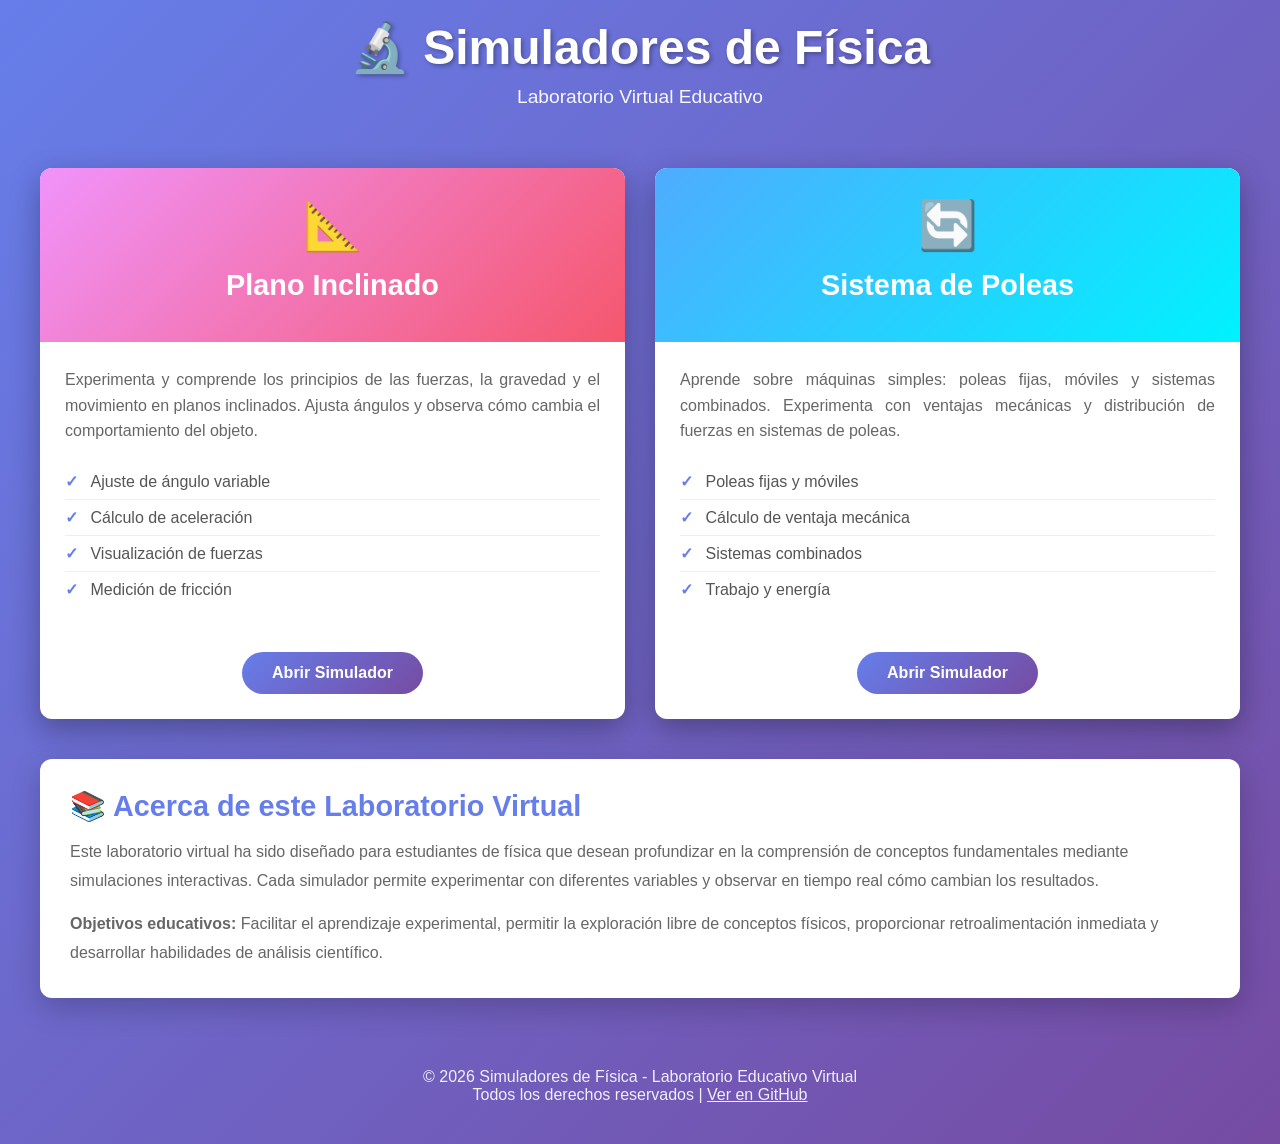
==== index.html @ 3c33b580 "Agregar index principal para alojar simuladores de física" ====
<!DOCTYPE html>
<html lang="es">
<head>
    <meta charset="UTF-8">
    <meta name="viewport" content="width=device-width, initial-scale=1.0">
    <title>Simuladores de Física - Laboratorio Virtual</title>
    <style>
        * {
            margin: 0;
            padding: 0;
            box-sizing: border-box;
        }

        body {
            font-family: 'Segoe UI', Tahoma, Geneva, Verdana, sans-serif;
            background: linear-gradient(135deg, #667eea 0%, #764ba2 100%);
            min-height: 100vh;
            padding: 20px;
            color: #333;
        }

        .container {
            max-width: 1200px;
            margin: 0 auto;
        }

        header {
            text-align: center;
            color: white;
            margin-bottom: 60px;
            animation: fadeIn 0.8s ease-in;
        }

        header h1 {
            font-size: 3em;
            margin-bottom: 10px;
            text-shadow: 2px 2px 4px rgba(0, 0, 0, 0.3);
        }

        header p {
            font-size: 1.2em;
            opacity: 0.95;
        }

        .simulators-grid {
            display: grid;
            grid-template-columns: repeat(auto-fit, minmax(350px, 1fr));
            gap: 30px;
            margin-bottom: 40px;
        }

        .simulator-card {
            background: white;
            border-radius: 12px;
            overflow: hidden;
            box-shadow: 0 10px 30px rgba(0, 0, 0, 0.3);
            transition: transform 0.3s ease, box-shadow 0.3s ease;
            cursor: pointer;
        }

        .simulator-card:hover {
            transform: translateY(-10px);
            box-shadow: 0 15px 40px rgba(0, 0, 0, 0.4);
        }

        .card-header {
            background: linear-gradient(135deg, #667eea 0%, #764ba2 100%);
            color: white;
            padding: 30px 20px;
            text-align: center;
        }

        .card-header h2 {
            font-size: 1.8em;
            margin-bottom: 10px;
        }

        .card-header .icon {
            font-size: 3em;
            margin-bottom: 15px;
        }

        .card-body {
            padding: 25px;
        }

        .card-body p {
            color: #666;
            line-height: 1.6;
            margin-bottom: 20px;
            text-align: justify;
        }

        .features {
            list-style: none;
            margin: 20px 0;
            padding-left: 0;
        }

        .features li {
            padding: 8px 0;
            color: #555;
            border-bottom: 1px solid #eee;
        }

        .features li:before {
            content: "✓ ";
            color: #667eea;
            font-weight: bold;
            margin-right: 8px;
        }

        .features li:last-child {
            border-bottom: none;
        }

        .btn {
            display: inline-block;
            background: linear-gradient(135deg, #667eea 0%, #764ba2 100%);
            color: white;
            padding: 12px 30px;
            border-radius: 25px;
            text-decoration: none;
            font-weight: bold;
            transition: opacity 0.3s ease;
            border: none;
            cursor: pointer;
            font-size: 1em;
        }

        .btn:hover {
            opacity: 0.9;
            transform: scale(1.05);
        }

        .card-footer {
            text-align: center;
            padding-bottom: 25px;
        }

        .info-section {
            background: white;
            border-radius: 12px;
            padding: 30px;
            margin-top: 40px;
            box-shadow: 0 10px 30px rgba(0, 0, 0, 0.2);
            color: #333;
        }

        .info-section h2 {
            color: #667eea;
            margin-bottom: 15px;
            font-size: 1.8em;
        }

        .info-section p {
            line-height: 1.8;
            color: #666;
        }

        footer {
            text-align: center;
            color: white;
            margin-top: 50px;
            padding: 20px;
            opacity: 0.9;
        }

        @keyframes fadeIn {
            from {
                opacity: 0;
                transform: translateY(-20px);
            }
            to {
                opacity: 1;
                transform: translateY(0);
            }
        }

        .card-header-simulator1 {
            background: linear-gradient(135deg, #f093fb 0%, #f5576c 100%);
        }

        .card-header-simulator2 {
            background: linear-gradient(135deg, #4facfe 0%, #00f2fe 100%);
        }

        @media (max-width: 768px) {
            header h1 {
                font-size: 2em;
            }

            .simulators-grid {
                grid-template-columns: 1fr;
            }

            .card-header h2 {
                font-size: 1.5em;
            }
        }
    </style>
</head>
<body>
    <div class="container">
        <header>
            <h1>🔬 Simuladores de Física</h1>
            <p>Laboratorio Virtual Educativo</p>
        </header>

        <div class="simulators-grid">
            <!-- Simulador 1: Plano Inclinado -->
            <div class="simulator-card">
                <div class="card-header card-header-simulator1">
                    <div class="icon">📐</div>
                    <h2>Plano Inclinado</h2>
                </div>
                <div class="card-body">
                    <p>Experimenta y comprende los principios de las fuerzas, la gravedad y el movimiento en planos inclinados. Ajusta ángulos y observa cómo cambia el comportamiento del objeto.</p>
                    <ul class="features">
                        <li>Ajuste de ángulo variable</li>
                        <li>Cálculo de aceleración</li>
                        <li>Visualización de fuerzas</li>
                        <li>Medición de fricción</li>
                    </ul>
                </div>
                <div class="card-footer">
                    <a href="simulador1.html" class="btn">Abrir Simulador</a>
                </div>
            </div>

            <!-- Simulador 2: Sistema de Poleas -->
            <div class="simulator-card">
                <div class="card-header card-header-simulator2">
                    <div class="icon">🔄</div>
                    <h2>Sistema de Poleas</h2>
                </div>
                <div class="card-body">
                    <p>Aprende sobre máquinas simples: poleas fijas, móviles y sistemas combinados. Experimenta con ventajas mecánicas y distribución de fuerzas en sistemas de poleas.</p>
                    <ul class="features">
                        <li>Poleas fijas y móviles</li>
                        <li>Cálculo de ventaja mecánica</li>
                        <li>Sistemas combinados</li>
                        <li>Trabajo y energía</li>
                    </ul>
                </div>
                <div class="card-footer">
                    <a href="simulador2.html" class="btn">Abrir Simulador</a>
                </div>
            </div>
        </div>

        <!-- Sección de Información -->
        <div class="info-section">
            <h2>📚 Acerca de este Laboratorio Virtual</h2>
            <p>
                Este laboratorio virtual ha sido diseñado para estudiantes de física que desean profundizar en la comprensión de conceptos fundamentales mediante simulaciones interactivas. Cada simulador permite experimentar con diferentes variables y observar en tiempo real cómo cambian los resultados.
            </p>
            <p style="margin-top: 15px;">
                <strong>Objetivos educativos:</strong> Facilitar el aprendizaje experimental, permitir la exploración libre de conceptos físicos, proporcionar retroalimentación inmediata y desarrollar habilidades de análisis científico.
            </p>
        </div>

        <footer>
            <p>&copy; 2026 Simuladores de Física - Laboratorio Educativo Virtual</p>
            <p>Todos los derechos reservados | <a href="https://github.com/budyroberth-glitch/Simuladores-deF-sica" style="color: white; text-decoration: underline;">Ver en GitHub</a></p>
        </footer>
    </div>
</body>
</html>
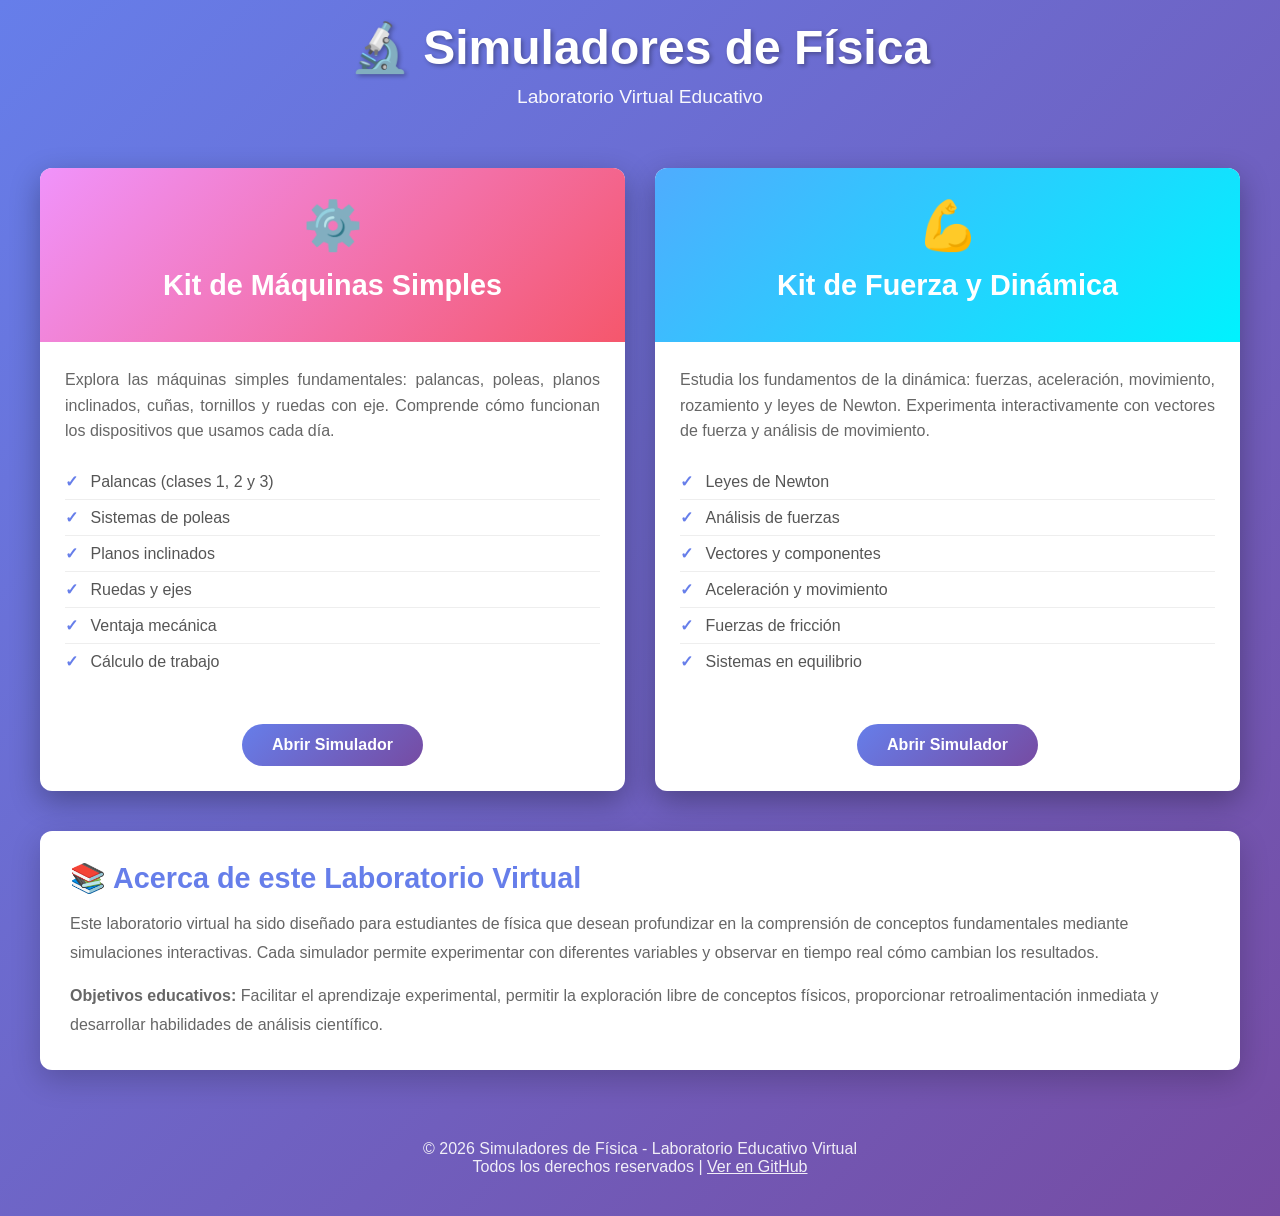
==== commit fe7dc12d: "Actualizar index con descripción correcta de los simuladores: Kit de Máquinas Simples y Kit de Fuerz" ====
--- a/index.html
+++ b/index.html
@@ -208,19 +208,21 @@
         </header>
 
         <div class="simulators-grid">
-            <!-- Simulador 1: Plano Inclinado -->
+            <!-- Simulador 1: Kit de Máquinas Simples -->
             <div class="simulator-card">
                 <div class="card-header card-header-simulator1">
-                    <div class="icon">📐</div>
-                    <h2>Plano Inclinado</h2>
+                    <div class="icon">⚙️</div>
+                    <h2>Kit de Máquinas Simples</h2>
                 </div>
                 <div class="card-body">
-                    <p>Experimenta y comprende los principios de las fuerzas, la gravedad y el movimiento en planos inclinados. Ajusta ángulos y observa cómo cambia el comportamiento del objeto.</p>
+                    <p>Explora las máquinas simples fundamentales: palancas, poleas, planos inclinados, cuñas, tornillos y ruedas con eje. Comprende cómo funcionan los dispositivos que usamos cada día.</p>
                     <ul class="features">
-                        <li>Ajuste de ángulo variable</li>
-                        <li>Cálculo de aceleración</li>
-                        <li>Visualización de fuerzas</li>
-                        <li>Medición de fricción</li>
+                        <li>Palancas (clases 1, 2 y 3)</li>
+                        <li>Sistemas de poleas</li>
+                        <li>Planos inclinados</li>
+                        <li>Ruedas y ejes</li>
+                        <li>Ventaja mecánica</li>
+                        <li>Cálculo de trabajo</li>
                     </ul>
                 </div>
                 <div class="card-footer">
@@ -228,19 +230,21 @@
                 </div>
             </div>
 
-            <!-- Simulador 2: Sistema de Poleas -->
+            <!-- Simulador 2: Kit de Fuerza y Dinámica -->
             <div class="simulator-card">
                 <div class="card-header card-header-simulator2">
-                    <div class="icon">🔄</div>
-                    <h2>Sistema de Poleas</h2>
+                    <div class="icon">💪</div>
+                    <h2>Kit de Fuerza y Dinámica</h2>
                 </div>
                 <div class="card-body">
-                    <p>Aprende sobre máquinas simples: poleas fijas, móviles y sistemas combinados. Experimenta con ventajas mecánicas y distribución de fuerzas en sistemas de poleas.</p>
+                    <p>Estudia los fundamentos de la dinámica: fuerzas, aceleración, movimiento, rozamiento y leyes de Newton. Experimenta interactivamente con vectores de fuerza y análisis de movimiento.</p>
                     <ul class="features">
-                        <li>Poleas fijas y móviles</li>
-                        <li>Cálculo de ventaja mecánica</li>
-                        <li>Sistemas combinados</li>
-                        <li>Trabajo y energía</li>
+                        <li>Leyes de Newton</li>
+                        <li>Análisis de fuerzas</li>
+                        <li>Vectores y componentes</li>
+                        <li>Aceleración y movimiento</li>
+                        <li>Fuerzas de fricción</li>
+                        <li>Sistemas en equilibrio</li>
                     </ul>
                 </div>
                 <div class="card-footer">
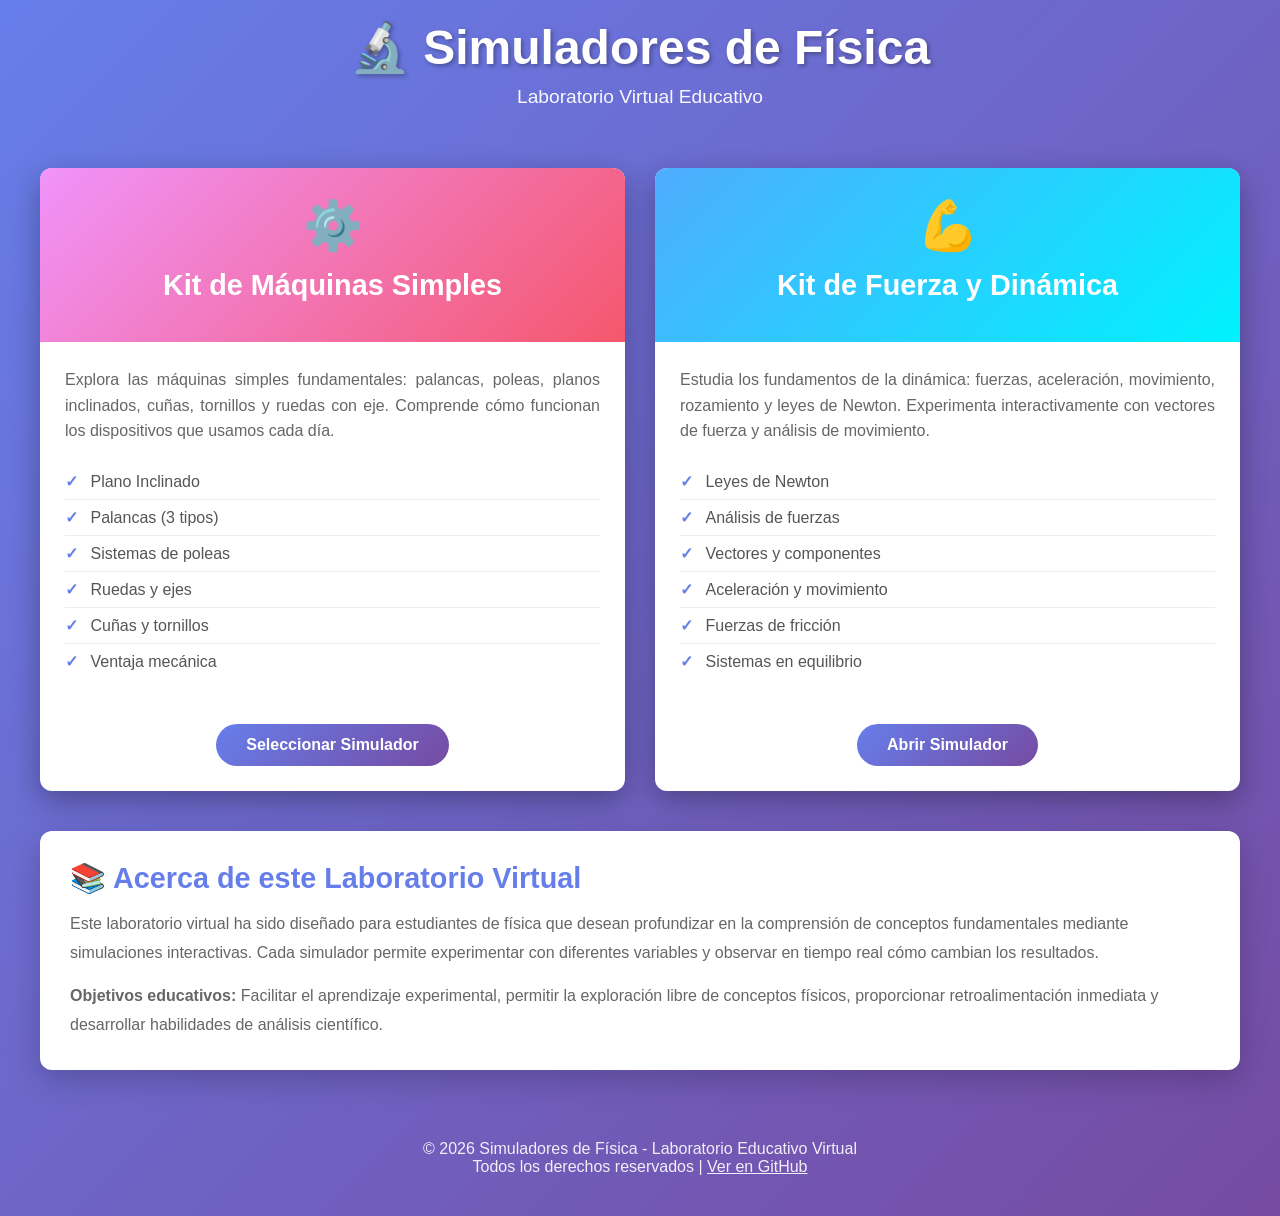
==== commit 1dfe4a04: "Actualizar index para enlazar a la página de máquinas simples" ====
--- a/index.html
+++ b/index.html
@@ -208,7 +208,7 @@
         </header>
 
         <div class="simulators-grid">
-            <!-- Simulador 1: Kit de Máquinas Simples -->
+            <!-- Kit de Máquinas Simples -->
             <div class="simulator-card">
                 <div class="card-header card-header-simulator1">
                     <div class="icon">⚙️</div>
@@ -217,20 +217,20 @@
                 <div class="card-body">
                     <p>Explora las máquinas simples fundamentales: palancas, poleas, planos inclinados, cuñas, tornillos y ruedas con eje. Comprende cómo funcionan los dispositivos que usamos cada día.</p>
                     <ul class="features">
-                        <li>Palancas (clases 1, 2 y 3)</li>
+                        <li>Plano Inclinado</li>
+                        <li>Palancas (3 tipos)</li>
                         <li>Sistemas de poleas</li>
-                        <li>Planos inclinados</li>
                         <li>Ruedas y ejes</li>
+                        <li>Cuñas y tornillos</li>
                         <li>Ventaja mecánica</li>
-                        <li>Cálculo de trabajo</li>
                     </ul>
                 </div>
                 <div class="card-footer">
-                    <a href="simulador1.html" class="btn">Abrir Simulador</a>
+                    <a href="maquinas-simples.html" class="btn">Seleccionar Simulador</a>
                 </div>
             </div>
 
-            <!-- Simulador 2: Kit de Fuerza y Dinámica -->
+            <!-- Kit de Fuerza y Dinámica -->
             <div class="simulator-card">
                 <div class="card-header card-header-simulator2">
                     <div class="icon">💪</div>
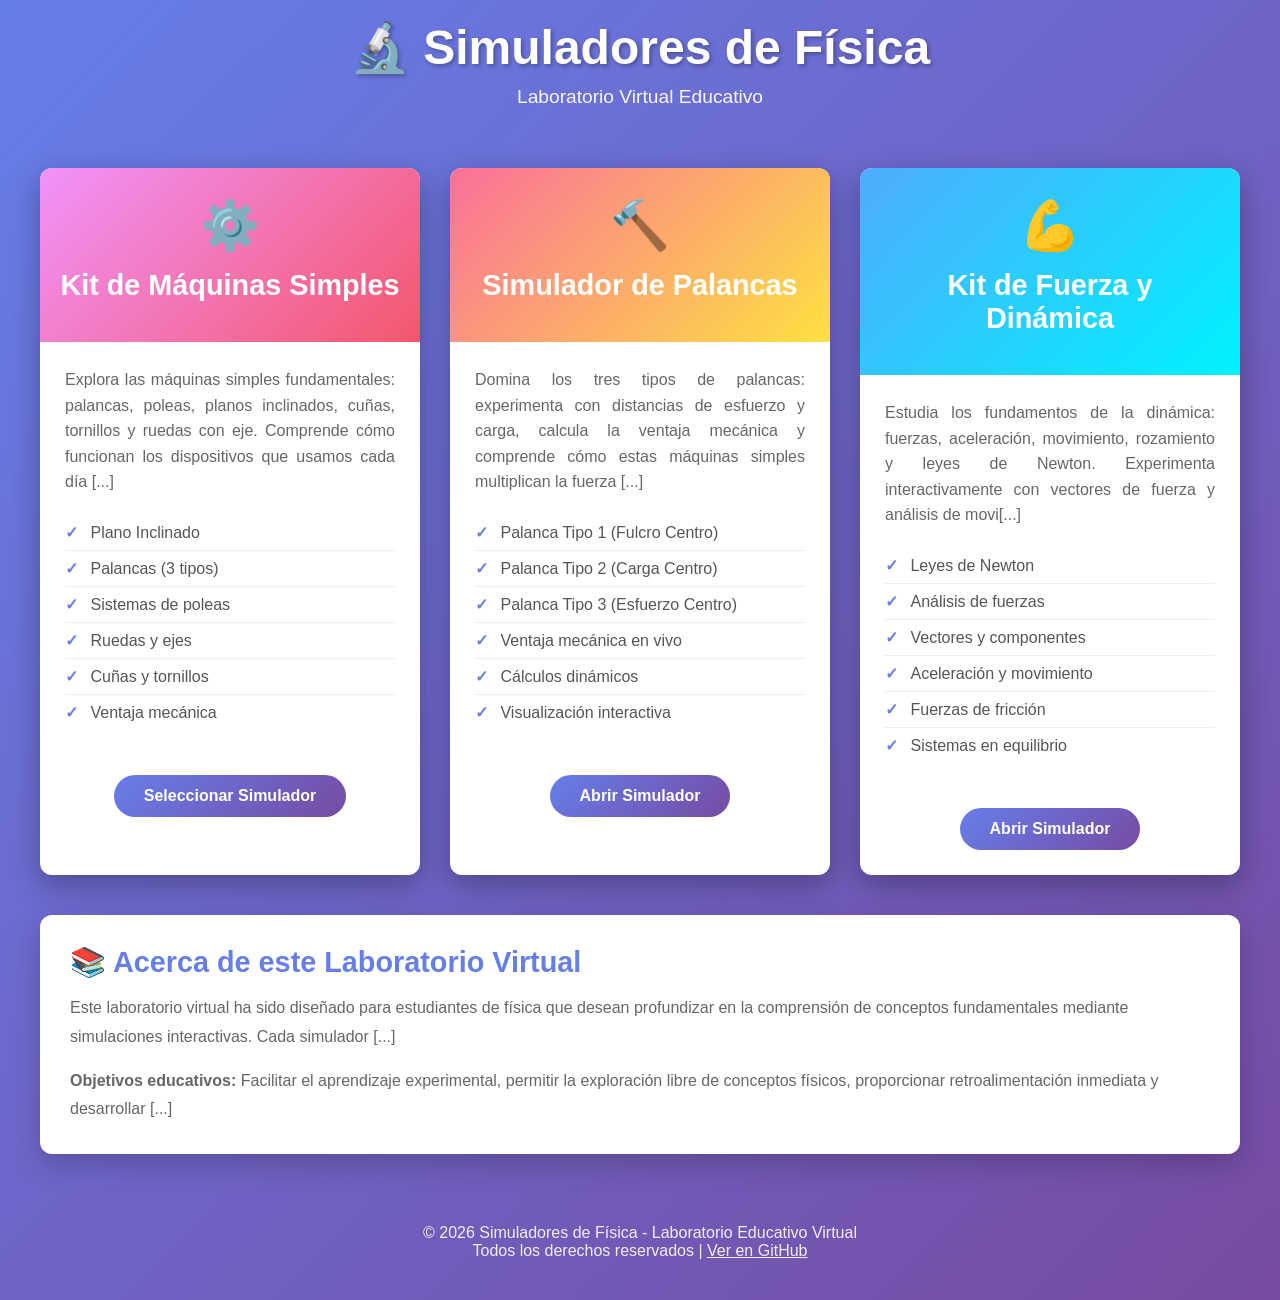
==== commit 4e1d1cec: "Actualizar index.html - Agregar tarjeta independiente del Simulador de Palancas" ====
--- a/index.html
+++ b/index.html
@@ -185,6 +185,10 @@
             background: linear-gradient(135deg, #4facfe 0%, #00f2fe 100%);
         }
 
+        .card-header-simulator3 {
+            background: linear-gradient(135deg, #fa709a 0%, #fee140 100%);
+        }
+
         @media (max-width: 768px) {
             header h1 {
                 font-size: 2em;
@@ -215,7 +219,7 @@
                     <h2>Kit de Máquinas Simples</h2>
                 </div>
                 <div class="card-body">
-                    <p>Explora las máquinas simples fundamentales: palancas, poleas, planos inclinados, cuñas, tornillos y ruedas con eje. Comprende cómo funcionan los dispositivos que usamos cada día.</p>
+                    <p>Explora las máquinas simples fundamentales: palancas, poleas, planos inclinados, cuñas, tornillos y ruedas con eje. Comprende cómo funcionan los dispositivos que usamos cada día [...]
                     <ul class="features">
                         <li>Plano Inclinado</li>
                         <li>Palancas (3 tipos)</li>
@@ -230,6 +234,28 @@
                 </div>
             </div>
 
+            <!-- Simulador de Palancas -->
+            <div class="simulator-card">
+                <div class="card-header card-header-simulator3">
+                    <div class="icon">🔨</div>
+                    <h2>Simulador de Palancas</h2>
+                </div>
+                <div class="card-body">
+                    <p>Domina los tres tipos de palancas: experimenta con distancias de esfuerzo y carga, calcula la ventaja mecánica y comprende cómo estas máquinas simples multiplican la fuerza [...]
+                    <ul class="features">
+                        <li>Palanca Tipo 1 (Fulcro Centro)</li>
+                        <li>Palanca Tipo 2 (Carga Centro)</li>
+                        <li>Palanca Tipo 3 (Esfuerzo Centro)</li>
+                        <li>Ventaja mecánica en vivo</li>
+                        <li>Cálculos dinámicos</li>
+                        <li>Visualización interactiva</li>
+                    </ul>
+                </div>
+                <div class="card-footer">
+                    <a href="simulador-palancas.html" class="btn">Abrir Simulador</a>
+                </div>
+            </div>
+
             <!-- Kit de Fuerza y Dinámica -->
             <div class="simulator-card">
                 <div class="card-header card-header-simulator2">
@@ -237,7 +263,7 @@
                     <h2>Kit de Fuerza y Dinámica</h2>
                 </div>
                 <div class="card-body">
-                    <p>Estudia los fundamentos de la dinámica: fuerzas, aceleración, movimiento, rozamiento y leyes de Newton. Experimenta interactivamente con vectores de fuerza y análisis de movimiento.</p>
+                    <p>Estudia los fundamentos de la dinámica: fuerzas, aceleración, movimiento, rozamiento y leyes de Newton. Experimenta interactivamente con vectores de fuerza y análisis de movi[...]
                     <ul class="features">
                         <li>Leyes de Newton</li>
                         <li>Análisis de fuerzas</li>
@@ -257,17 +283,17 @@
         <div class="info-section">
             <h2>📚 Acerca de este Laboratorio Virtual</h2>
             <p>
-                Este laboratorio virtual ha sido diseñado para estudiantes de física que desean profundizar en la comprensión de conceptos fundamentales mediante simulaciones interactivas. Cada simulador permite experimentar con diferentes variables y observar en tiempo real cómo cambian los resultados.
+                Este laboratorio virtual ha sido diseñado para estudiantes de física que desean profundizar en la comprensión de conceptos fundamentales mediante simulaciones interactivas. Cada simulador [...]
             </p>
             <p style="margin-top: 15px;">
-                <strong>Objetivos educativos:</strong> Facilitar el aprendizaje experimental, permitir la exploración libre de conceptos físicos, proporcionar retroalimentación inmediata y desarrollar habilidades de análisis científico.
+                <strong>Objetivos educativos:</strong> Facilitar el aprendizaje experimental, permitir la exploración libre de conceptos físicos, proporcionar retroalimentación inmediata y desarrollar [...]
             </p>
         </div>
 
         <footer>
             <p>&copy; 2026 Simuladores de Física - Laboratorio Educativo Virtual</p>
-            <p>Todos los derechos reservados | <a href="https://github.com/budyroberth-glitch/Simuladores-deF-sica" style="color: white; text-decoration: underline;">Ver en GitHub</a></p>
+            <p>Todos los derechos reservados | <a href="https://github.com/budyroberth-glitch/Simuladores-de-Fsica" style="color: white; text-decoration: underline;">Ver en GitHub</a></p>
         </footer>
     </div>
 </body>
-</html>+</html>
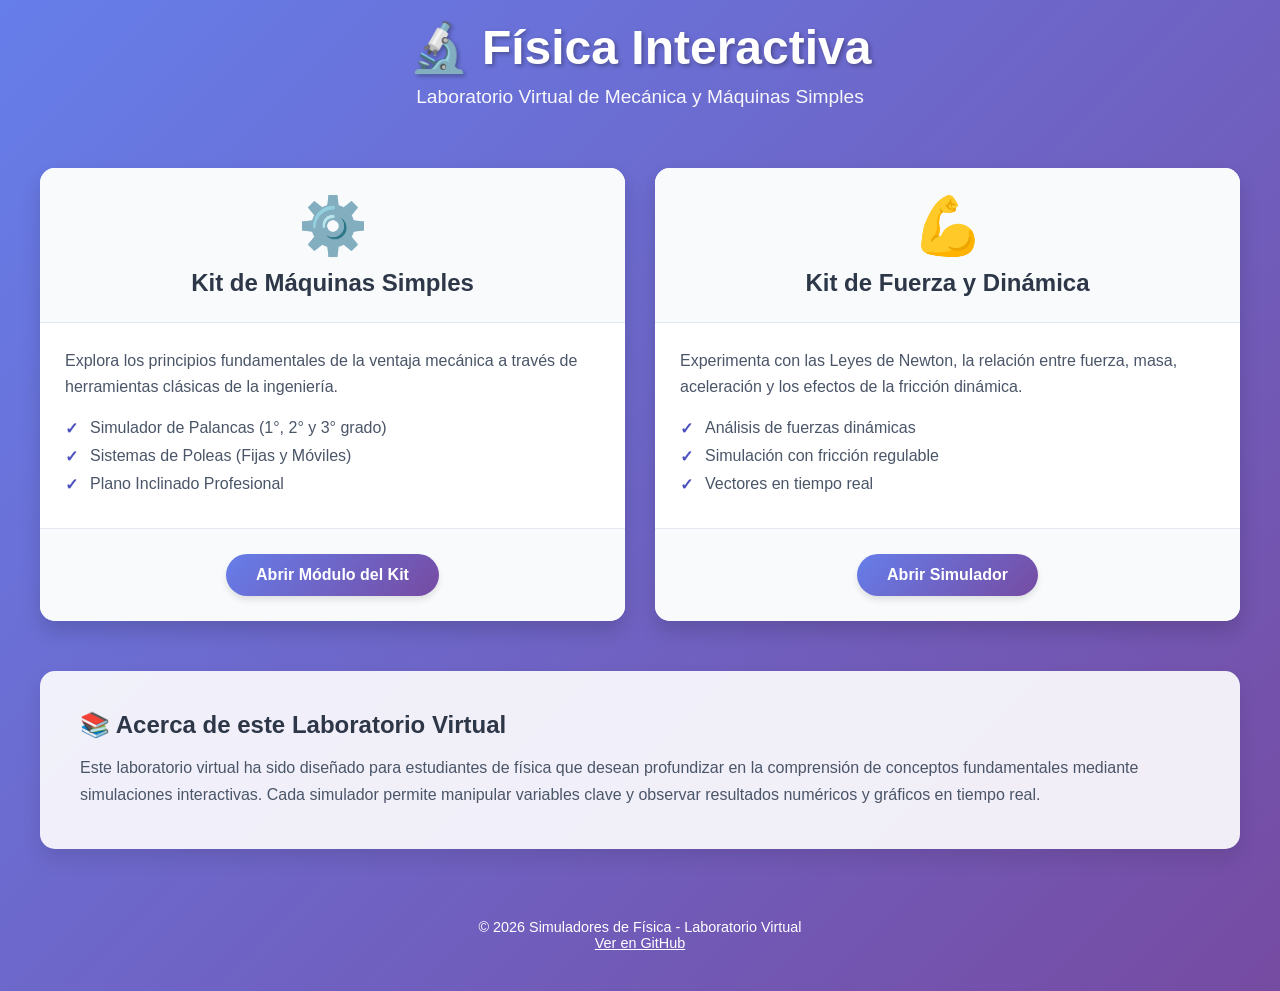
==== commit 679c56e8: "Add files via upload" ====
--- a/index.html
+++ b/index.html
@@ -5,12 +5,7 @@
     <meta name="viewport" content="width=device-width, initial-scale=1.0">
     <title>Simuladores de Física - Laboratorio Virtual</title>
     <style>
-        * {
-            margin: 0;
-            padding: 0;
-            box-sizing: border-box;
-        }
-
+        * { margin: 0; padding: 0; box-sizing: border-box; }
         body {
             font-family: 'Segoe UI', Tahoma, Geneva, Verdana, sans-serif;
             background: linear-gradient(135deg, #667eea 0%, #764ba2 100%);
@@ -18,282 +13,85 @@
             padding: 20px;
             color: #333;
         }
-
-        .container {
-            max-width: 1200px;
-            margin: 0 auto;
-        }
-
-        header {
-            text-align: center;
-            color: white;
-            margin-bottom: 60px;
-            animation: fadeIn 0.8s ease-in;
-        }
-
-        header h1 {
-            font-size: 3em;
-            margin-bottom: 10px;
-            text-shadow: 2px 2px 4px rgba(0, 0, 0, 0.3);
-        }
-
-        header p {
-            font-size: 1.2em;
-            opacity: 0.95;
-        }
-
-        .simulators-grid {
-            display: grid;
-            grid-template-columns: repeat(auto-fit, minmax(350px, 1fr));
-            gap: 30px;
-            margin-bottom: 40px;
-        }
-
-        .simulator-card {
-            background: white;
-            border-radius: 12px;
-            overflow: hidden;
-            box-shadow: 0 10px 30px rgba(0, 0, 0, 0.3);
-            transition: transform 0.3s ease, box-shadow 0.3s ease;
-            cursor: pointer;
-        }
-
-        .simulator-card:hover {
-            transform: translateY(-10px);
-            box-shadow: 0 15px 40px rgba(0, 0, 0, 0.4);
-        }
-
-        .card-header {
-            background: linear-gradient(135deg, #667eea 0%, #764ba2 100%);
-            color: white;
-            padding: 30px 20px;
-            text-align: center;
-        }
-
-        .card-header h2 {
-            font-size: 1.8em;
-            margin-bottom: 10px;
-        }
-
-        .card-header .icon {
-            font-size: 3em;
-            margin-bottom: 15px;
-        }
-
-        .card-body {
-            padding: 25px;
-        }
-
-        .card-body p {
-            color: #666;
-            line-height: 1.6;
-            margin-bottom: 20px;
-            text-align: justify;
-        }
-
-        .features {
-            list-style: none;
-            margin: 20px 0;
-            padding-left: 0;
-        }
-
-        .features li {
-            padding: 8px 0;
-            color: #555;
-            border-bottom: 1px solid #eee;
-        }
-
-        .features li:before {
-            content: "✓ ";
-            color: #667eea;
-            font-weight: bold;
-            margin-right: 8px;
-        }
-
-        .features li:last-child {
-            border-bottom: none;
-        }
-
-        .btn {
-            display: inline-block;
-            background: linear-gradient(135deg, #667eea 0%, #764ba2 100%);
-            color: white;
-            padding: 12px 30px;
-            border-radius: 25px;
-            text-decoration: none;
-            font-weight: bold;
-            transition: opacity 0.3s ease;
-            border: none;
-            cursor: pointer;
-            font-size: 1em;
-        }
-
-        .btn:hover {
-            opacity: 0.9;
-            transform: scale(1.05);
-        }
-
-        .card-footer {
-            text-align: center;
-            padding-bottom: 25px;
-        }
-
-        .info-section {
-            background: white;
-            border-radius: 12px;
-            padding: 30px;
-            margin-top: 40px;
-            box-shadow: 0 10px 30px rgba(0, 0, 0, 0.2);
-            color: #333;
-        }
-
-        .info-section h2 {
-            color: #667eea;
-            margin-bottom: 15px;
-            font-size: 1.8em;
-        }
-
-        .info-section p {
-            line-height: 1.8;
-            color: #666;
-        }
-
-        footer {
-            text-align: center;
-            color: white;
-            margin-top: 50px;
-            padding: 20px;
-            opacity: 0.9;
-        }
-
-        @keyframes fadeIn {
-            from {
-                opacity: 0;
-                transform: translateY(-20px);
-            }
-            to {
-                opacity: 1;
-                transform: translateY(0);
-            }
-        }
-
-        .card-header-simulator1 {
-            background: linear-gradient(135deg, #f093fb 0%, #f5576c 100%);
-        }
-
-        .card-header-simulator2 {
-            background: linear-gradient(135deg, #4facfe 0%, #00f2fe 100%);
-        }
-
-        .card-header-simulator3 {
-            background: linear-gradient(135deg, #fa709a 0%, #fee140 100%);
-        }
-
-        @media (max-width: 768px) {
-            header h1 {
-                font-size: 2em;
-            }
-
-            .simulators-grid {
-                grid-template-columns: 1fr;
-            }
-
-            .card-header h2 {
-                font-size: 1.5em;
-            }
-        }
+        .container { max-width: 1200px; margin: 0 auto; }
+        header { text-align: center; color: white; margin-bottom: 60px; animation: fadeIn 0.8s ease-in; }
+        header h1 { font-size: 3em; margin-bottom: 10px; text-shadow: 2px 2px 4px rgba(0, 0, 0, 0.3); }
+        header p { font-size: 1.2em; opacity: 0.95; }
+        .simulators-grid { display: grid; grid-template-columns: repeat(auto-fit, minmax(350px, 1fr)); gap: 30px; margin-bottom: 50px; }
+        .card { background: white; border-radius: 15px; overflow: hidden; box-shadow: 0 10px 20px rgba(0,0,0,0.15); transition: transform 0.3s, box-shadow 0.3s; display: flex; flex-direction: column; }
+        .card:hover { transform: translateY(-5px); box-shadow: 0 15px 30px rgba(0,0,0,0.25); }
+        .card-header { background: #f8fafc; padding: 25px; border-bottom: 1px solid #e2e8f0; text-align: center; }
+        .card-header .icon { font-size: 3.5em; margin-bottom: 10px; display: block; }
+        .card-header h2 { font-size: 1.5em; color: #2d3748; }
+        .card-body { padding: 25px; flex-grow: 1; }
+        .card-body p { color: #4a5568; line-height: 1.6; margin-bottom: 20px; }
+        .card-body ul { list-style-type: none; }
+        .card-body ul li { margin-bottom: 10px; position: relative; padding-left: 25px; color: #4a5568; }
+        .card-body ul li::before { content: "✓"; color: #4c51bf; font-weight: bold; position: absolute; left: 0; }
+        .card-footer { padding: 25px; background: #f8fafc; border-top: 1px solid #e2e8f0; text-align: center; }
+        .btn { display: inline-block; background: linear-gradient(135deg, #667eea 0%, #764ba2 100%); color: white; padding: 12px 30px; text-decoration: none; border-radius: 25px; font-weight: bold; box-shadow: 0 4px 6px rgba(0,0,0,0.1); transition: opacity 0.2s; }
+        .btn:hover { opacity: 0.9; }
+        .info-section { background: rgba(255, 255, 255, 0.9); padding: 40px; border-radius: 15px; margin-bottom: 50px; box-shadow: 0 10px 20px rgba(0,0,0,0.1); }
+        .info-section h2 { color: #2d3748; margin-bottom: 15px; }
+        .info-section p { color: #4a5568; line-height: 1.7; }
+        footer { text-align: center; color: white; padding: 20px 0; font-size: 0.9em; }
+        @keyframes fadeIn { from { opacity: 0; transform: translateY(20px); } to { opacity: 1; transform: translateY(0); } }
     </style>
 </head>
 <body>
     <div class="container">
         <header>
-            <h1>🔬 Simuladores de Física</h1>
-            <p>Laboratorio Virtual Educativo</p>
+            <h1>🔬 Física Interactiva</h1>
+            <p>Laboratorio Virtual de Mecánica y Máquinas Simples</p>
         </header>
 
         <div class="simulators-grid">
-            <!-- Kit de Máquinas Simples -->
-            <div class="simulator-card">
-                <div class="card-header card-header-simulator1">
-                    <div class="icon">⚙️</div>
+            <div class="card">
+                <div class="card-header">
+                    <span class="icon">⚙️</span>
                     <h2>Kit de Máquinas Simples</h2>
                 </div>
                 <div class="card-body">
-                    <p>Explora las máquinas simples fundamentales: palancas, poleas, planos inclinados, cuñas, tornillos y ruedas con eje. Comprende cómo funcionan los dispositivos que usamos cada día [...]
-                    <ul class="features">
-                        <li>Plano Inclinado</li>
-                        <li>Palancas (3 tipos)</li>
-                        <li>Sistemas de poleas</li>
-                        <li>Ruedas y ejes</li>
-                        <li>Cuñas y tornillos</li>
-                        <li>Ventaja mecánica</li>
+                    <p>Explora los principios fundamentales de la ventaja mecánica a través de herramientas clásicas de la ingeniería.</p>
+                    <ul>
+                        <li>Simulador de Palancas (1°, 2° y 3° grado)</li>
+                        <li>Sistemas de Poleas (Fijas y Móviles)</li>
+                        <li>Plano Inclinado Profesional</li>
                     </ul>
                 </div>
                 <div class="card-footer">
-                    <a href="maquinas-simples.html" class="btn">Seleccionar Simulador</a>
+                    <a href="maquinas-simples.html" class="btn">Abrir Módulo del Kit</a>
                 </div>
             </div>
 
-            <!-- Simulador de Palancas -->
-            <div class="simulator-card">
-                <div class="card-header card-header-simulator3">
-                    <div class="icon">🔨</div>
-                    <h2>Simulador de Palancas</h2>
+            <div class="card">
+                <div class="card-header">
+                    <span class="icon">💪</span>
+                    <h2>Kit de Fuerza y Dinámica</h2>
                 </div>
                 <div class="card-body">
-                    <p>Domina los tres tipos de palancas: experimenta con distancias de esfuerzo y carga, calcula la ventaja mecánica y comprende cómo estas máquinas simples multiplican la fuerza [...]
-                    <ul class="features">
-                        <li>Palanca Tipo 1 (Fulcro Centro)</li>
-                        <li>Palanca Tipo 2 (Carga Centro)</li>
-                        <li>Palanca Tipo 3 (Esfuerzo Centro)</li>
-                        <li>Ventaja mecánica en vivo</li>
-                        <li>Cálculos dinámicos</li>
-                        <li>Visualización interactiva</li>
+                    <p>Experimenta con las Leyes de Newton, la relación entre fuerza, masa, aceleración y los efectos de la fricción dinámica.</p>
+                    <ul>
+                        <li>Análisis de fuerzas dinámicas</li>
+                        <li>Simulación con fricción regulable</li>
+                        <li>Vectores en tiempo real</li>
                     </ul>
                 </div>
                 <div class="card-footer">
-                    <a href="simulador-palancas.html" class="btn">Abrir Simulador</a>
-                </div>
-            </div>
-
-            <!-- Kit de Fuerza y Dinámica -->
-            <div class="simulator-card">
-                <div class="card-header card-header-simulator2">
-                    <div class="icon">💪</div>
-                    <h2>Kit de Fuerza y Dinámica</h2>
-                </div>
-                <div class="card-body">
-                    <p>Estudia los fundamentos de la dinámica: fuerzas, aceleración, movimiento, rozamiento y leyes de Newton. Experimenta interactivamente con vectores de fuerza y análisis de movi[...]
-                    <ul class="features">
-                        <li>Leyes de Newton</li>
-                        <li>Análisis de fuerzas</li>
-                        <li>Vectores y componentes</li>
-                        <li>Aceleración y movimiento</li>
-                        <li>Fuerzas de fricción</li>
-                        <li>Sistemas en equilibrio</li>
-                    </ul>
-                </div>
-                <div class="card-footer">
-                    <a href="simulador2.html" class="btn">Abrir Simulador</a>
+                    <a href="#" class="btn" onclick="alert('Módulo de Dinámica en desarrollo')">Abrir Simulador</a>
                 </div>
             </div>
         </div>
 
-        <!-- Sección de Información -->
         <div class="info-section">
             <h2>📚 Acerca de este Laboratorio Virtual</h2>
-            <p>
-                Este laboratorio virtual ha sido diseñado para estudiantes de física que desean profundizar en la comprensión de conceptos fundamentales mediante simulaciones interactivas. Cada simulador [...]
-            </p>
-            <p style="margin-top: 15px;">
-                <strong>Objetivos educativos:</strong> Facilitar el aprendizaje experimental, permitir la exploración libre de conceptos físicos, proporcionar retroalimentación inmediata y desarrollar [...]
-            </p>
+            <p>Este laboratorio virtual ha sido diseñado para estudiantes de física que desean profundizar en la comprensión de conceptos fundamentales mediante simulaciones interactivas. Cada simulador permite manipular variables clave y observar resultados numéricos y gráficos en tiempo real.</p>
         </div>
 
         <footer>
-            <p>&copy; 2026 Simuladores de Física - Laboratorio Educativo Virtual</p>
-            <p>Todos los derechos reservados | <a href="https://github.com/budyroberth-glitch/Simuladores-de-Fsica" style="color: white; text-decoration: underline;">Ver en GitHub</a></p>
+            <p>&copy; 2026 Simuladores de Física - Laboratorio Virtual</p>
+            <p><a href="https://github.com/budyroberth-glitch/Simuladores-de-Fsica" style="color: white; text-decoration: underline;">Ver en GitHub</a></p>
         </footer>
     </div>
 </body>
-</html>
+</html>
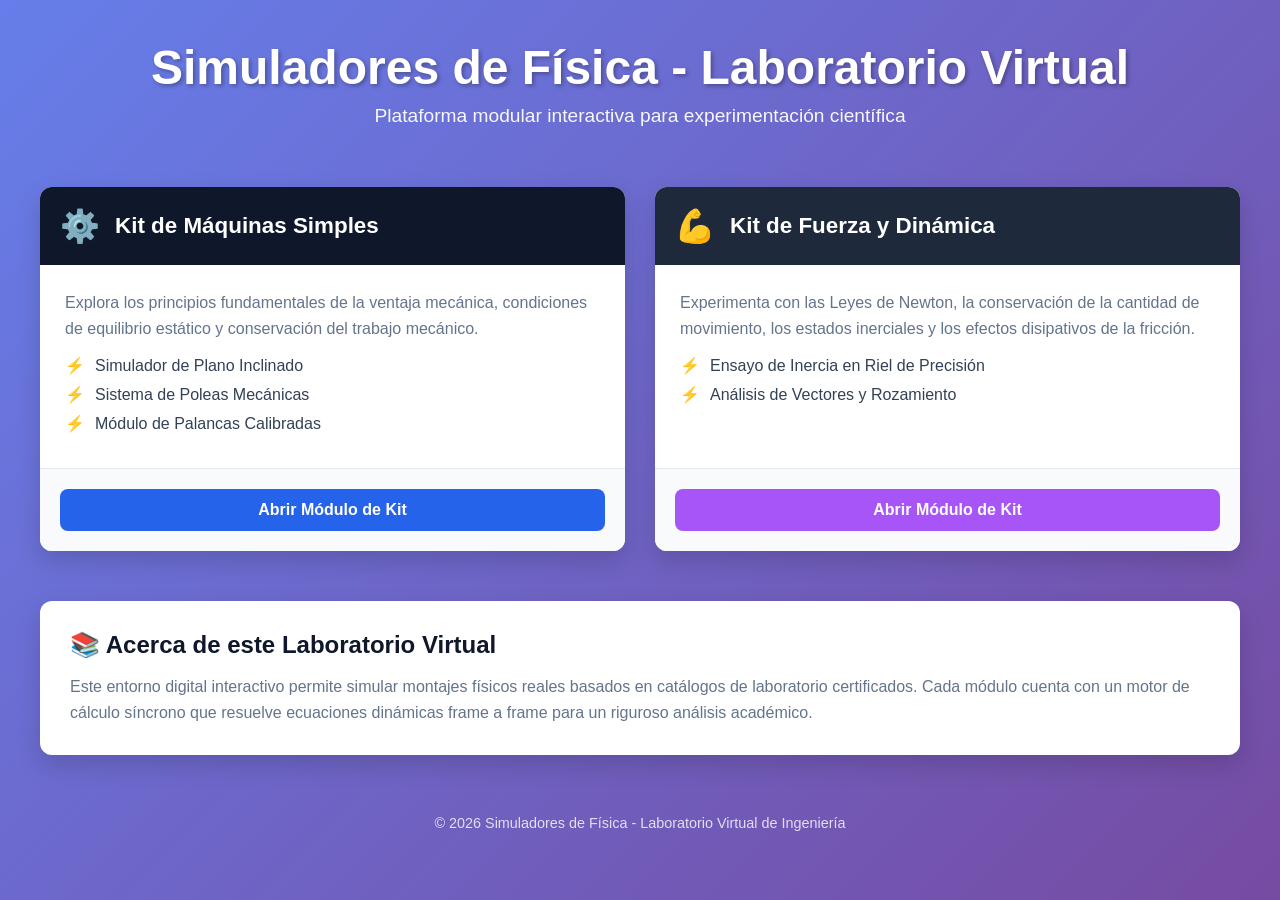
==== commit aa07ba9d: "Add files via upload" ====
--- a/index.html
+++ b/index.html
@@ -14,35 +14,53 @@
             color: #333;
         }
         .container { max-width: 1200px; margin: 0 auto; }
-        header { text-align: center; color: white; margin-bottom: 60px; animation: fadeIn 0.8s ease-in; }
+        header { text-align: center; color: white; margin-bottom: 60px; padding-top: 20px; }
         header h1 { font-size: 3em; margin-bottom: 10px; text-shadow: 2px 2px 4px rgba(0, 0, 0, 0.3); }
         header p { font-size: 1.2em; opacity: 0.95; }
+        
         .simulators-grid { display: grid; grid-template-columns: repeat(auto-fit, minmax(350px, 1fr)); gap: 30px; margin-bottom: 50px; }
-        .card { background: white; border-radius: 15px; overflow: hidden; box-shadow: 0 10px 20px rgba(0,0,0,0.15); transition: transform 0.3s, box-shadow 0.3s; display: flex; flex-direction: column; }
-        .card:hover { transform: translateY(-5px); box-shadow: 0 15px 30px rgba(0,0,0,0.25); }
-        .card-header { background: #f8fafc; padding: 25px; border-bottom: 1px solid #e2e8f0; text-align: center; }
-        .card-header .icon { font-size: 3.5em; margin-bottom: 10px; display: block; }
-        .card-header h2 { font-size: 1.5em; color: #2d3748; }
-        .card-body { padding: 25px; flex-grow: 1; }
-        .card-body p { color: #4a5568; line-height: 1.6; margin-bottom: 20px; }
-        .card-body ul { list-style-type: none; }
-        .card-body ul li { margin-bottom: 10px; position: relative; padding-left: 25px; color: #4a5568; }
-        .card-body ul li::before { content: "✓"; color: #4c51bf; font-weight: bold; position: absolute; left: 0; }
-        .card-footer { padding: 25px; background: #f8fafc; border-top: 1px solid #e2e8f0; text-align: center; }
-        .btn { display: inline-block; background: linear-gradient(135deg, #667eea 0%, #764ba2 100%); color: white; padding: 12px 30px; text-decoration: none; border-radius: 25px; font-weight: bold; box-shadow: 0 4px 6px rgba(0,0,0,0.1); transition: opacity 0.2s; }
-        .btn:hover { opacity: 0.9; }
-        .info-section { background: rgba(255, 255, 255, 0.9); padding: 40px; border-radius: 15px; margin-bottom: 50px; box-shadow: 0 10px 20px rgba(0,0,0,0.1); }
-        .info-section h2 { color: #2d3748; margin-bottom: 15px; }
-        .info-section p { color: #4a5568; line-height: 1.7; }
-        footer { text-align: center; color: white; padding: 20px 0; font-size: 0.9em; }
-        @keyframes fadeIn { from { opacity: 0; transform: translateY(20px); } to { opacity: 1; transform: translateY(0); } }
+        
+        .card { 
+            background: white; 
+            border-radius: 12px; 
+            overflow: hidden; 
+            display: flex; 
+            flex-direction: column; 
+            box-shadow: 0 10px 25px rgba(0,0,0,0.15);
+            transition: transform 0.3s ease;
+        }
+        .card:hover { transform: translateY(-5px); }
+        
+        .card-header { background: #0f172a; padding: 20px; display: flex; align-items: center; gap: 15px; }
+        .card-header .icon { font-size: 2em; }
+        .card-header h2 { font-size: 1.4em; color: #fff; }
+        
+        .card-body { padding: 25px; flex: 1; display: flex; flex-direction: column; gap: 15px; }
+        .card-body p { color: #64748b; line-height: 1.6; }
+        .card-body ul { list-style: none; padding-left: 0; }
+        .card-body li { margin-bottom: 10px; color: #334155; display: flex; align-items: center; gap: 10px; }
+        .card-body li::before { content: "⚡"; color: #764ba2; }
+        
+        .card-footer { padding: 20px; background: #f8fafc; border-top: 1px solid #e2e8f0; }
+        .btn {
+            display: block; width: 100%; text-align: center; background: #2563eb; color: white; 
+            text-decoration: none; padding: 12px; border-radius: 8px; font-weight: bold; 
+            transition: background 0.2s;
+        }
+        .btn:hover { background: #1d4ed8; }
+
+        .info-section { background: white; padding: 30px; border-radius: 12px; margin-bottom: 40px; box-shadow: 0 10px 25px rgba(0,0,0,0.15); }
+        .info-section h2 { margin-bottom: 15px; color: #0f172a; }
+        .info-section p { color: #64748b; line-height: 1.6; }
+        
+        footer { text-align: center; padding: 20px; font-size: 0.9em; color: white; opacity: 0.8; }
     </style>
 </head>
 <body>
     <div class="container">
         <header>
-            <h1>🔬 Física Interactiva</h1>
-            <p>Laboratorio Virtual de Mecánica y Máquinas Simples</p>
+            <h1>Simuladores de Física - Laboratorio Virtual</h1>
+            <p>Plataforma modular interactiva para experimentación científica</p>
         </header>
 
         <div class="simulators-grid">
@@ -52,45 +70,43 @@
                     <h2>Kit de Máquinas Simples</h2>
                 </div>
                 <div class="card-body">
-                    <p>Explora los principios fundamentales de la ventaja mecánica a través de herramientas clásicas de la ingeniería.</p>
+                    <p>Explora los principios fundamentales de la ventaja mecánica, condiciones de equilibrio estático y conservación del trabajo mecánico.</p>
                     <ul>
-                        <li>Simulador de Palancas (1°, 2° y 3° grado)</li>
-                        <li>Sistemas de Poleas (Fijas y Móviles)</li>
-                        <li>Plano Inclinado Profesional</li>
+                        <li>Simulador de Plano Inclinado</li>
+                        <li>Sistema de Poleas Mecánicas</li>
+                        <li>Módulo de Palancas Calibradas</li>
                     </ul>
                 </div>
                 <div class="card-footer">
-                    <a href="maquinas-simples.html" class="btn">Abrir Módulo del Kit</a>
+                    <a href="maquinas-simples.html" class="btn">Abrir Módulo de Kit</a>
                 </div>
             </div>
 
             <div class="card">
-                <div class="card-header">
+                <div class="card-header" style="background: #1e293b;">
                     <span class="icon">💪</span>
                     <h2>Kit de Fuerza y Dinámica</h2>
                 </div>
                 <div class="card-body">
-                    <p>Experimenta con las Leyes de Newton, la relación entre fuerza, masa, aceleración y los efectos de la fricción dinámica.</p>
+                    <p>Experimenta con las Leyes de Newton, la conservación de la cantidad de movimiento, los estados inerciales y los efectos disipativos de la fricción.</p>
                     <ul>
-                        <li>Análisis de fuerzas dinámicas</li>
-                        <li>Simulación con fricción regulable</li>
-                        <li>Vectores en tiempo real</li>
+                        <li>Ensayo de Inercia en Riel de Precisión</li>
+                        <li>Análisis de Vectores y Rozamiento</li>
                     </ul>
                 </div>
                 <div class="card-footer">
-                    <a href="#" class="btn" onclick="alert('Módulo de Dinámica en desarrollo')">Abrir Simulador</a>
+                    <a href="kit_dinamica.html" class="btn" style="background: #a855f7;">Abrir Módulo de Kit</a>
                 </div>
             </div>
         </div>
 
         <div class="info-section">
             <h2>📚 Acerca de este Laboratorio Virtual</h2>
-            <p>Este laboratorio virtual ha sido diseñado para estudiantes de física que desean profundizar en la comprensión de conceptos fundamentales mediante simulaciones interactivas. Cada simulador permite manipular variables clave y observar resultados numéricos y gráficos en tiempo real.</p>
+            <p>Este entorno digital interactivo permite simular montajes físicos reales basados en catálogos de laboratorio certificados. Cada módulo cuenta con un motor de cálculo síncrono que resuelve ecuaciones dinámicas frame a frame para un riguroso análisis académico.</p>
         </div>
 
         <footer>
-            <p>&copy; 2026 Simuladores de Física - Laboratorio Virtual</p>
-            <p><a href="https://github.com/budyroberth-glitch/Simuladores-de-Fsica" style="color: white; text-decoration: underline;">Ver en GitHub</a></p>
+            <p>&copy; 2026 Simuladores de Física - Laboratorio Virtual de Ingeniería</p>
         </footer>
     </div>
 </body>
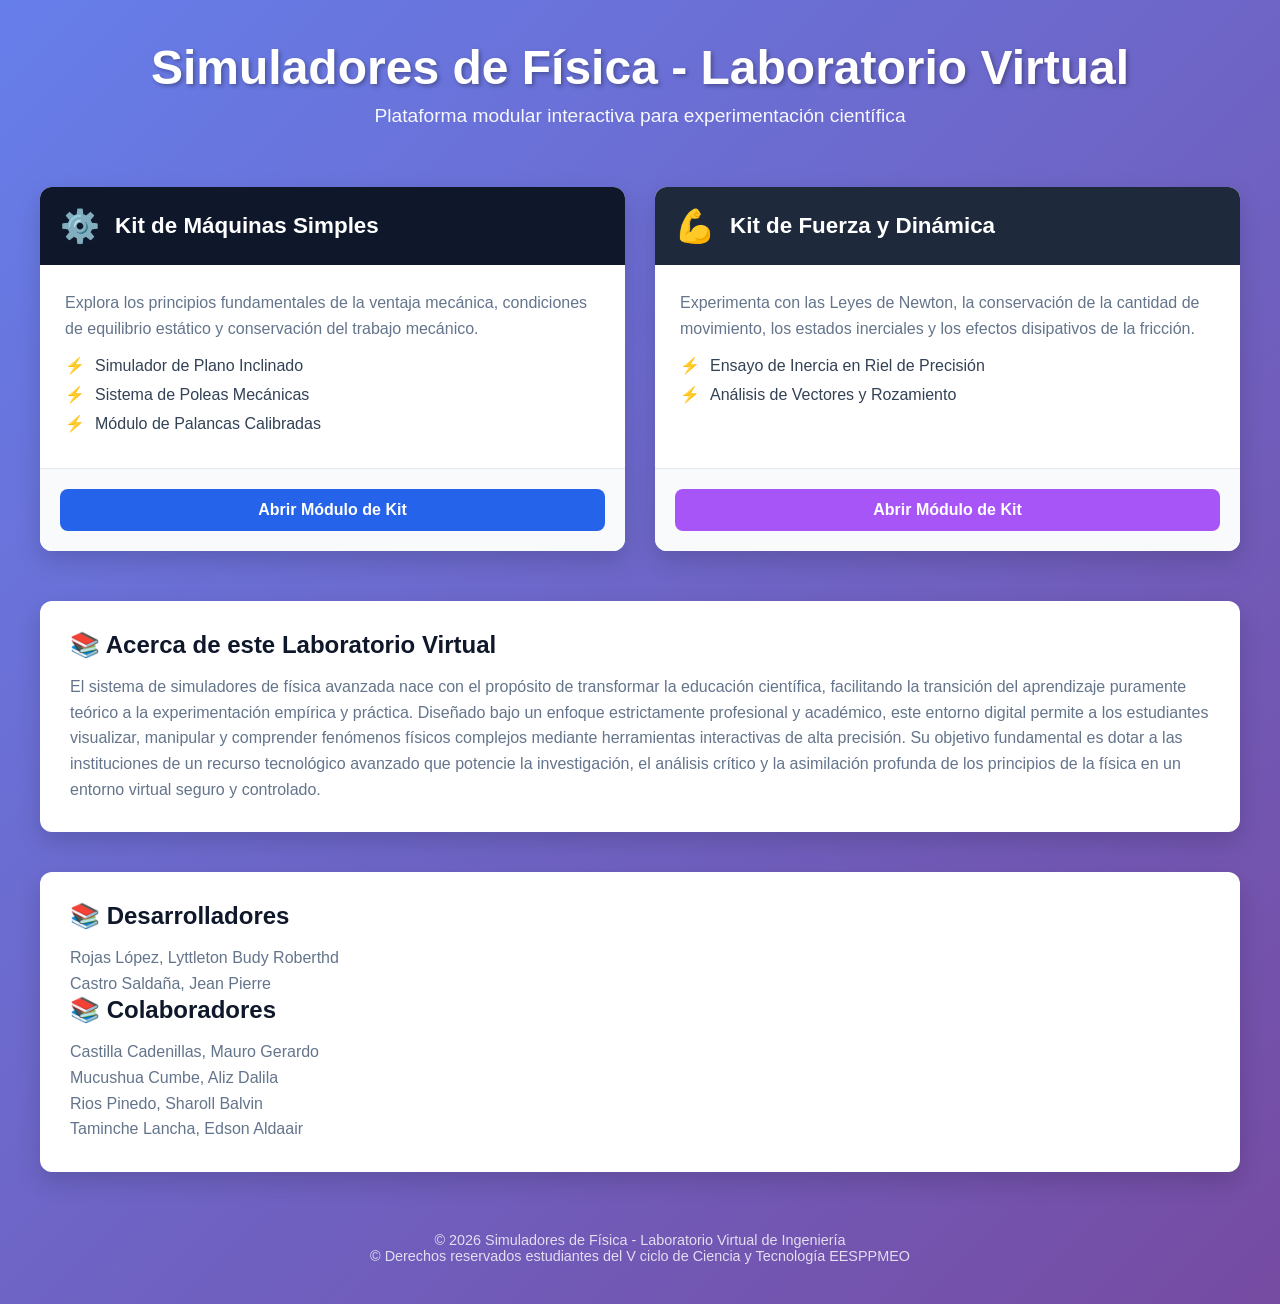
==== commit 82c324ed: "Update index.html" ====
--- a/index.html
+++ b/index.html
@@ -102,12 +102,25 @@
 
         <div class="info-section">
             <h2>📚 Acerca de este Laboratorio Virtual</h2>
-            <p>Este entorno digital interactivo permite simular montajes físicos reales basados en catálogos de laboratorio certificados. Cada módulo cuenta con un motor de cálculo síncrono que resuelve ecuaciones dinámicas frame a frame para un riguroso análisis académico.</p>
+            <p>El sistema de simuladores de física avanzada nace con el propósito de transformar la educación científica, facilitando la transición del aprendizaje puramente teórico a la experimentación empírica y práctica. Diseñado bajo un enfoque estrictamente profesional y académico, este entorno digital permite a los estudiantes visualizar, manipular y comprender fenómenos físicos complejos mediante herramientas interactivas de alta precisión. Su objetivo fundamental es dotar a las instituciones de un recurso tecnológico avanzado que potencie la investigación, el análisis crítico y la asimilación profunda de los principios de la física en un entorno virtual seguro y controlado.</p>
+        </div>
+        
+        <div class="info-section">
+            <h2>📚 Desarrolladores</h2>
+            <p>Rojas López, Lyttleton Budy Roberthd</p>
+            <p>Castro Saldaña, Jean Pierre</p>
+
+            <h2>📚 Colaboradores</h2>
+            <p>Castilla Cadenillas, Mauro Gerardo</p>
+            <p>Mucushua Cumbe, Aliz Dalila</p>
+            <p>Rios Pinedo, Sharoll Balvin</p>
+            <p>Taminche Lancha, Edson Aldaair</p>
         </div>
 
         <footer>
             <p>&copy; 2026 Simuladores de Física - Laboratorio Virtual de Ingeniería</p>
+            <p>&copy; Derechos reservados estudiantes del V ciclo de Ciencia y Tecnología EESPPMEO</p>
         </footer>
     </div>
 </body>
-</html>+</html>
